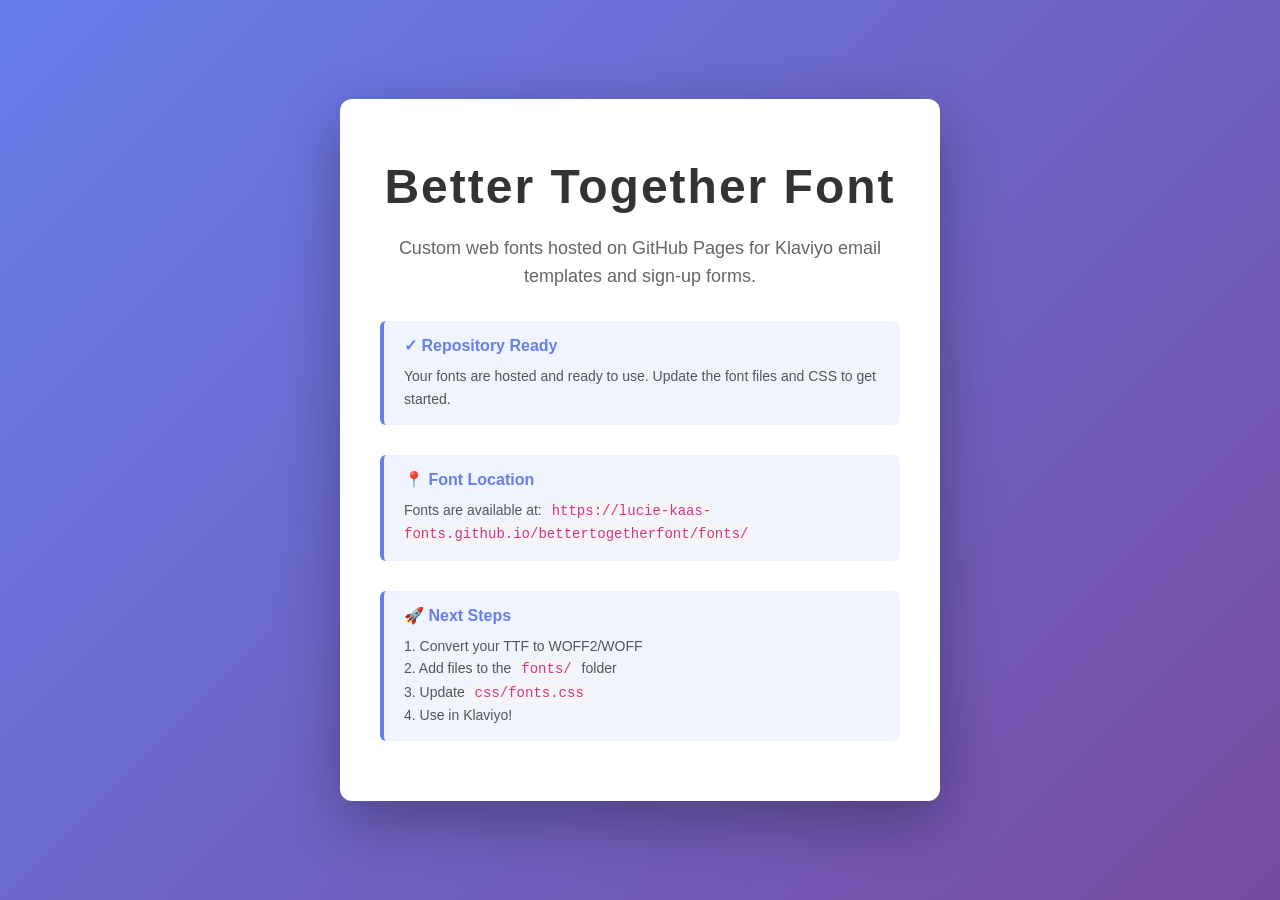
==== index.html @ 8a62c98d "Add demo page showcasing font setup" ====
<!DOCTYPE html>
<html lang="en">
<head>
    <meta charset="UTF-8">
    <meta name="viewport" content="width=device-width, initial-scale=1.0">
    <title>Better Together Font - Demo</title>
    <link rel="stylesheet" href="css/fonts.css">
    <style>
        * {
            margin: 0;
            padding: 0;
            box-sizing: border-box;
        }
        
        body {
            font-family: 'BetterTogetherFont', sans-serif;
            background: linear-gradient(135deg, #667eea 0%, #764ba2 100%);
            min-height: 100vh;
            display: flex;
            justify-content: center;
            align-items: center;
            padding: 20px;
        }
        
        .container {
            background: white;
            border-radius: 12px;
            box-shadow: 0 20px 60px rgba(0, 0, 0, 0.3);
            padding: 60px 40px;
            max-width: 600px;
            text-align: center;
        }
        
        h1 {
            font-size: 48px;
            color: #333;
            margin-bottom: 20px;
            letter-spacing: 2px;
        }
        
        p {
            font-size: 18px;
            color: #666;
            line-height: 1.6;
            margin-bottom: 30px;
        }
        
        .status {
            background: #f0f4ff;
            border-left: 4px solid #667eea;
            padding: 15px 20px;
            border-radius: 6px;
            text-align: left;
            margin-top: 30px;
        }
        
        .status h3 {
            color: #667eea;
            margin-bottom: 10px;
            font-size: 16px;
        }
        
        .status p {
            font-size: 14px;
            margin: 0;
            color: #555;
        }
        
        code {
            background: #f5f5f5;
            padding: 2px 6px;
            border-radius: 4px;
            font-family: 'Courier New', monospace;
            color: #d63384;
        }
    </style>
</head>
<body>
    <div class="container">
        <h1>Better Together Font</h1>
        <p>Custom web fonts hosted on GitHub Pages for Klaviyo email templates and sign-up forms.</p>
        
        <div class="status">
            <h3>✓ Repository Ready</h3>
            <p>Your fonts are hosted and ready to use. Update the font files and CSS to get started.</p>
        </div>
        
        <div class="status">
            <h3>📍 Font Location</h3>
            <p>Fonts are available at: <code>https://lucie-kaas-fonts.github.io/bettertogetherfont/fonts/</code></p>
        </div>
        
        <div class="status">
            <h3>🚀 Next Steps</h3>
            <p>1. Convert your TTF to WOFF2/WOFF<br>
            2. Add files to the <code>fonts/</code> folder<br>
            3. Update <code>css/fonts.css</code><br>
            4. Use in Klaviyo!</p>
        </div>
    </div>
</body>
</html>
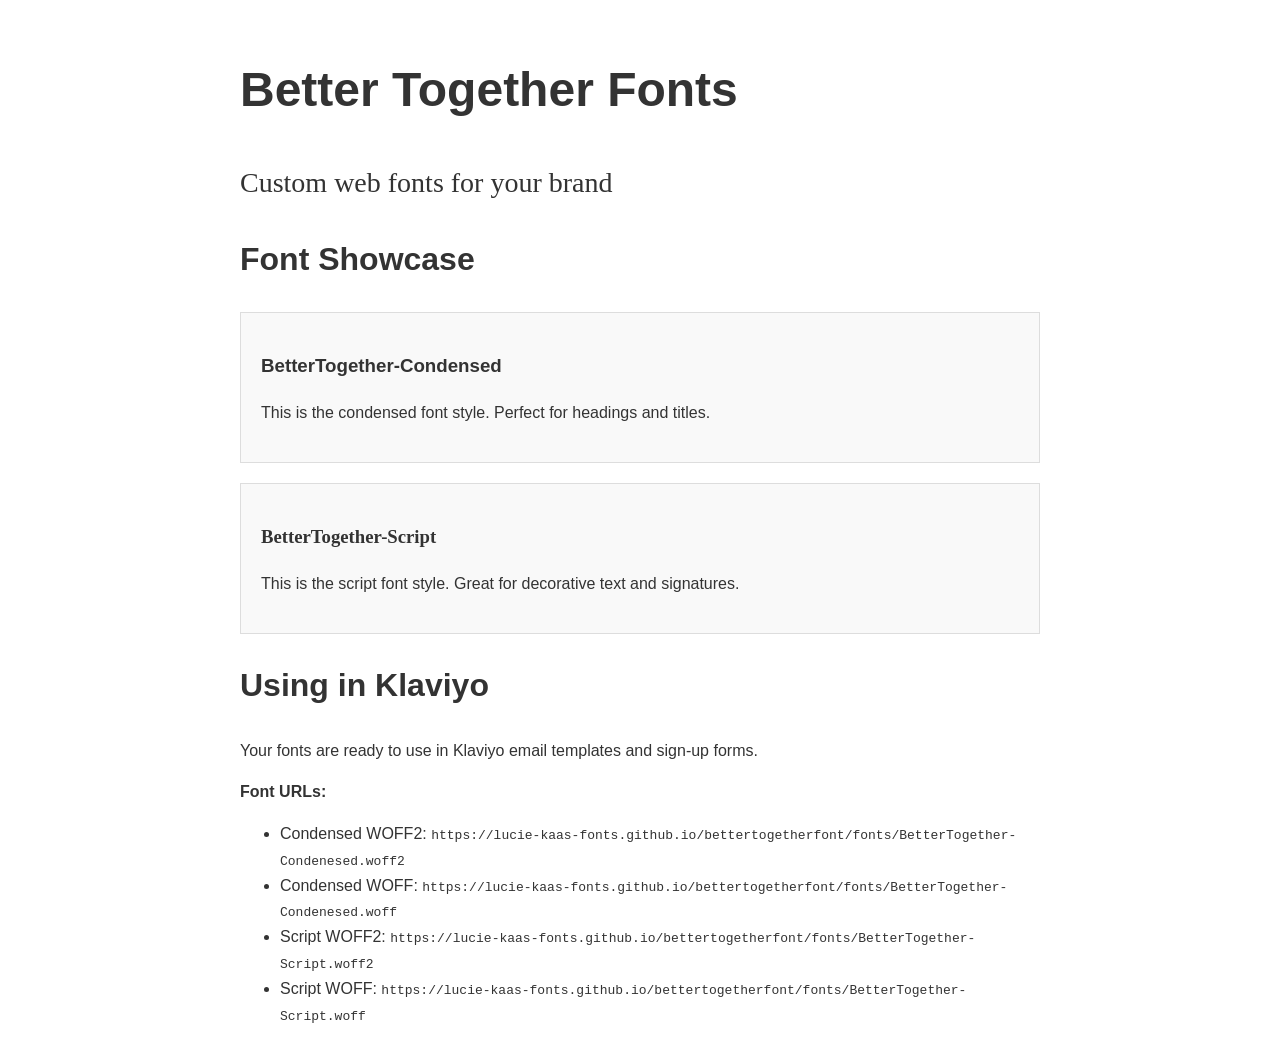
==== commit ad260151: "Clean up: Move fonts to fonts folder, update paths, delete duplicates" ====
--- a/index.html
+++ b/index.html
@@ -3,100 +3,47 @@
 <head>
     <meta charset="UTF-8">
     <meta name="viewport" content="width=device-width, initial-scale=1.0">
-    <title>Better Together Font - Demo</title>
+    <title>Better Together Fonts</title>
     <link rel="stylesheet" href="css/fonts.css">
     <style>
-        * {
-            margin: 0;
-            padding: 0;
-            box-sizing: border-box;
-        }
-        
         body {
-            font-family: 'BetterTogetherFont', sans-serif;
-            background: linear-gradient(135deg, #667eea 0%, #764ba2 100%);
-            min-height: 100vh;
-            display: flex;
-            justify-content: center;
-            align-items: center;
+            font-family: Arial, sans-serif;
+            line-height: 1.6;
+            color: #333;
+            max-width: 800px;
+            margin: 0 auto;
             padding: 20px;
         }
-        
-        .container {
-            background: white;
-            border-radius: 12px;
-            box-shadow: 0 20px 60px rgba(0, 0, 0, 0.3);
-            padding: 60px 40px;
-            max-width: 600px;
-            text-align: center;
-        }
-        
-        h1 {
-            font-size: 48px;
-            color: #333;
-            margin-bottom: 20px;
-            letter-spacing: 2px;
-        }
-        
-        p {
-            font-size: 18px;
-            color: #666;
-            line-height: 1.6;
-            margin-bottom: 30px;
-        }
-        
-        .status {
-            background: #f0f4ff;
-            border-left: 4px solid #667eea;
-            padding: 15px 20px;
-            border-radius: 6px;
-            text-align: left;
-            margin-top: 30px;
-        }
-        
-        .status h3 {
-            color: #667eea;
-            margin-bottom: 10px;
-            font-size: 16px;
-        }
-        
-        .status p {
-            font-size: 14px;
-            margin: 0;
-            color: #555;
-        }
-        
-        code {
-            background: #f5f5f5;
-            padding: 2px 6px;
-            border-radius: 4px;
-            font-family: 'Courier New', monospace;
-            color: #d63384;
-        }
+        h1 { font-family: 'BetterTogether-Condensed', sans-serif; font-size: 48px; }
+        h2 { font-family: 'BetterTogether-Condensed', sans-serif; font-size: 32px; }
+        .script { font-family: 'BetterTogether-Script', cursive; font-size: 28px; }
+        .demo-box { border: 1px solid #ddd; padding: 20px; margin: 20px 0; background: #f9f9f9; }
     </style>
 </head>
 <body>
-    <div class="container">
-        <h1>Better Together Font</h1>
-        <p>Custom web fonts hosted on GitHub Pages for Klaviyo email templates and sign-up forms.</p>
-        
-        <div class="status">
-            <h3>✓ Repository Ready</h3>
-            <p>Your fonts are hosted and ready to use. Update the font files and CSS to get started.</p>
-        </div>
-        
-        <div class="status">
-            <h3>📍 Font Location</h3>
-            <p>Fonts are available at: <code>https://lucie-kaas-fonts.github.io/bettertogetherfont/fonts/</code></p>
-        </div>
-        
-        <div class="status">
-            <h3>🚀 Next Steps</h3>
-            <p>1. Convert your TTF to WOFF2/WOFF<br>
-            2. Add files to the <code>fonts/</code> folder<br>
-            3. Update <code>css/fonts.css</code><br>
-            4. Use in Klaviyo!</p>
-        </div>
+    <h1>Better Together Fonts</h1>
+    <p class="script">Custom web fonts for your brand</p>
+    
+    <h2>Font Showcase</h2>
+    
+    <div class="demo-box">
+        <h3 style="font-family: 'BetterTogether-Condensed', sans-serif;">BetterTogether-Condensed</h3>
+        <p>This is the condensed font style. Perfect for headings and titles.</p>
     </div>
+    
+    <div class="demo-box">
+        <h3 style="font-family: 'BetterTogether-Script', cursive;">BetterTogether-Script</h3>
+        <p>This is the script font style. Great for decorative text and signatures.</p>
+    </div>
+    
+    <h2>Using in Klaviyo</h2>
+    <p>Your fonts are ready to use in Klaviyo email templates and sign-up forms.</p>
+    <p><strong>Font URLs:</strong></p>
+    <ul>
+        <li>Condensed WOFF2: <code>https://lucie-kaas-fonts.github.io/bettertogetherfont/fonts/BetterTogether-Condenesed.woff2</code></li>
+        <li>Condensed WOFF: <code>https://lucie-kaas-fonts.github.io/bettertogetherfont/fonts/BetterTogether-Condenesed.woff</code></li>
+        <li>Script WOFF2: <code>https://lucie-kaas-fonts.github.io/bettertogetherfont/fonts/BetterTogether-Script.woff2</code></li>
+        <li>Script WOFF: <code>https://lucie-kaas-fonts.github.io/bettertogetherfont/fonts/BetterTogether-Script.woff</code></li>
+    </ul>
 </body>
-</html>
+</html>
--- a/css/fonts.css
+++ b/css/fonts.css
@@ -0,0 +1,32 @@
+/* 
+  Better Together Font - Web Font Declarations
+  Custom fonts for Klaviyo email templates and sign-up forms
+*/
+
+@font-face {
+  font-family: 'BetterTogether-Condensed';
+  src: url('../fonts/BetterTogether-Condenesed.woff2') format('woff2'),
+       url('../fonts/BetterTogether-Condenesed.woff') format('woff');
+  font-weight: normal;
+  font-style: normal;
+  font-display: swap;
+}
+
+@font-face {
+  font-family: 'BetterTogether-Script';
+  src: url('../fonts/BetterTogether-Script.woff2') format('woff2'),
+       url('../fonts/BetterTogether-Script.woff') format('woff');
+  font-weight: normal;
+  font-style: normal;
+  font-display: swap;
+}
+
+/* 
+  Usage in Klaviyo emails:
+  
+  For Condensed font:
+  font-family: 'BetterTogether-Condensed', sans-serif;
+  
+  For Script font:
+  font-family: 'BetterTogether-Script', cursive;
+*/
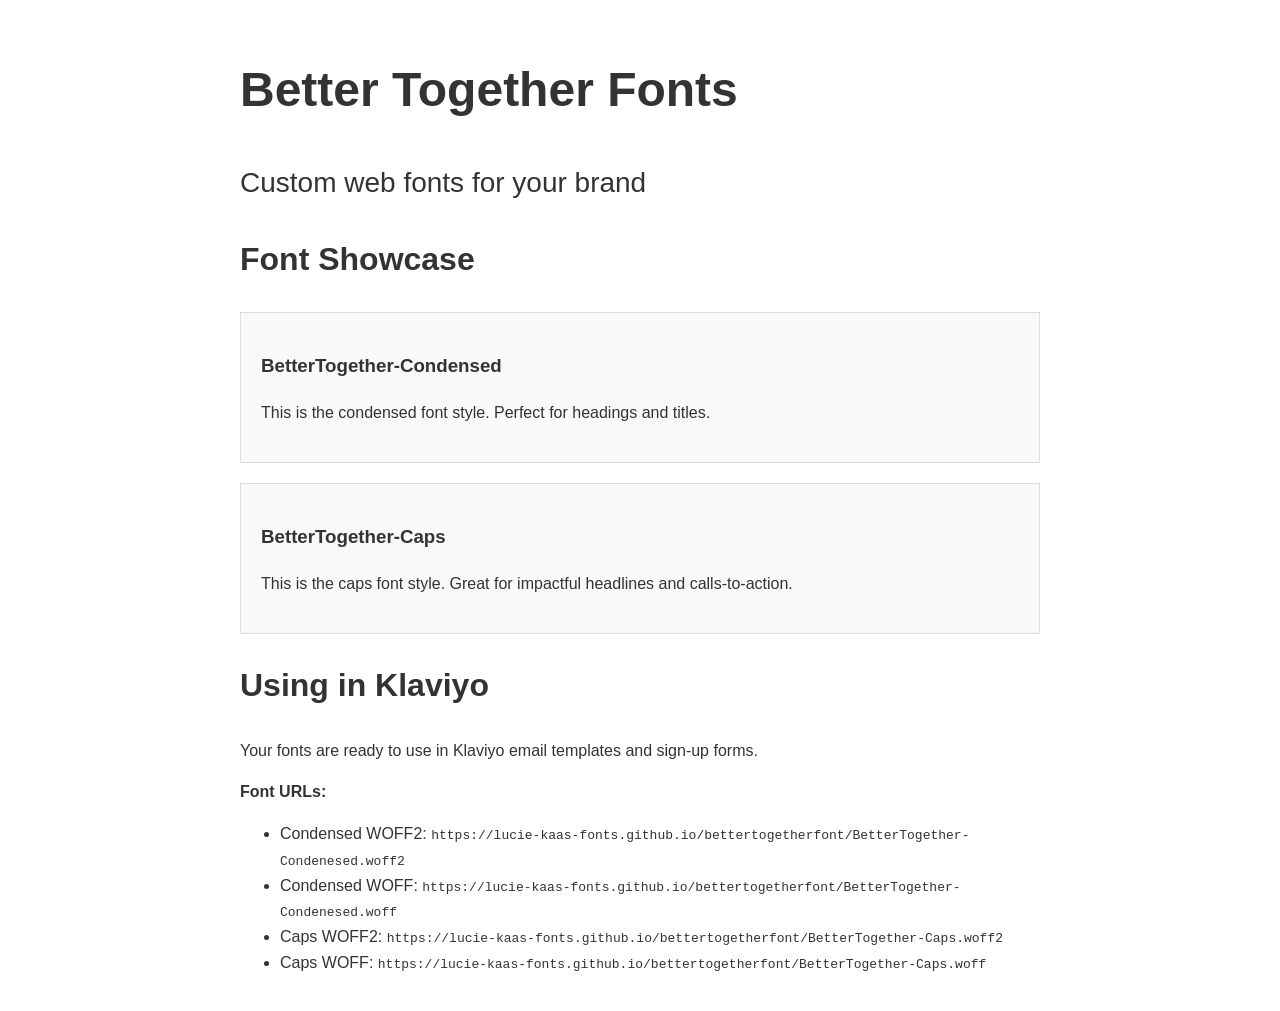
==== commit 3154e5f0: "Update: Replace Script font with Caps font" ====
--- a/index.html
+++ b/index.html
@@ -16,13 +16,13 @@
         }
         h1 { font-family: 'BetterTogether-Condensed', sans-serif; font-size: 48px; }
         h2 { font-family: 'BetterTogether-Condensed', sans-serif; font-size: 32px; }
-        .script { font-family: 'BetterTogether-Script', cursive; font-size: 28px; }
+        .caps { font-family: 'BetterTogether-Caps', sans-serif; font-size: 28px; }
         .demo-box { border: 1px solid #ddd; padding: 20px; margin: 20px 0; background: #f9f9f9; }
     </style>
 </head>
 <body>
     <h1>Better Together Fonts</h1>
-    <p class="script">Custom web fonts for your brand</p>
+    <p class="caps">Custom web fonts for your brand</p>
     
     <h2>Font Showcase</h2>
     
@@ -32,18 +32,18 @@
     </div>
     
     <div class="demo-box">
-        <h3 style="font-family: 'BetterTogether-Script', cursive;">BetterTogether-Script</h3>
-        <p>This is the script font style. Great for decorative text and signatures.</p>
+        <h3 style="font-family: 'BetterTogether-Caps', sans-serif;">BetterTogether-Caps</h3>
+        <p>This is the caps font style. Great for impactful headlines and calls-to-action.</p>
     </div>
     
     <h2>Using in Klaviyo</h2>
     <p>Your fonts are ready to use in Klaviyo email templates and sign-up forms.</p>
     <p><strong>Font URLs:</strong></p>
     <ul>
-        <li>Condensed WOFF2: <code>https://lucie-kaas-fonts.github.io/bettertogetherfont/fonts/BetterTogether-Condenesed.woff2</code></li>
-        <li>Condensed WOFF: <code>https://lucie-kaas-fonts.github.io/bettertogetherfont/fonts/BetterTogether-Condenesed.woff</code></li>
-        <li>Script WOFF2: <code>https://lucie-kaas-fonts.github.io/bettertogetherfont/fonts/BetterTogether-Script.woff2</code></li>
-        <li>Script WOFF: <code>https://lucie-kaas-fonts.github.io/bettertogetherfont/fonts/BetterTogether-Script.woff</code></li>
+        <li>Condensed WOFF2: <code>https://lucie-kaas-fonts.github.io/bettertogetherfont/BetterTogether-Condenesed.woff2</code></li>
+        <li>Condensed WOFF: <code>https://lucie-kaas-fonts.github.io/bettertogetherfont/BetterTogether-Condenesed.woff</code></li>
+        <li>Caps WOFF2: <code>https://lucie-kaas-fonts.github.io/bettertogetherfont/BetterTogether-Caps.woff2</code></li>
+        <li>Caps WOFF: <code>https://lucie-kaas-fonts.github.io/bettertogetherfont/BetterTogether-Caps.woff</code></li>
     </ul>
 </body>
 </html>
--- a/css/fonts.css
+++ b/css/fonts.css
@@ -13,9 +13,9 @@
 }
 
 @font-face {
-  font-family: 'BetterTogether-Script';
-  src: url('../fonts/BetterTogether-Script.woff2') format('woff2'),
-       url('../fonts/BetterTogether-Script.woff') format('woff');
+  font-family: 'BetterTogether-Caps';
+  src: url('../fonts/BetterTogether-Caps.woff2') format('woff2'),
+       url('../fonts/BetterTogether-Caps.woff') format('woff');
   font-weight: normal;
   font-style: normal;
   font-display: swap;
@@ -27,6 +27,6 @@
   For Condensed font:
   font-family: 'BetterTogether-Condensed', sans-serif;
   
-  For Script font:
-  font-family: 'BetterTogether-Script', cursive;
+  For Caps font:
+  font-family: 'BetterTogether-Caps', sans-serif;
 */
